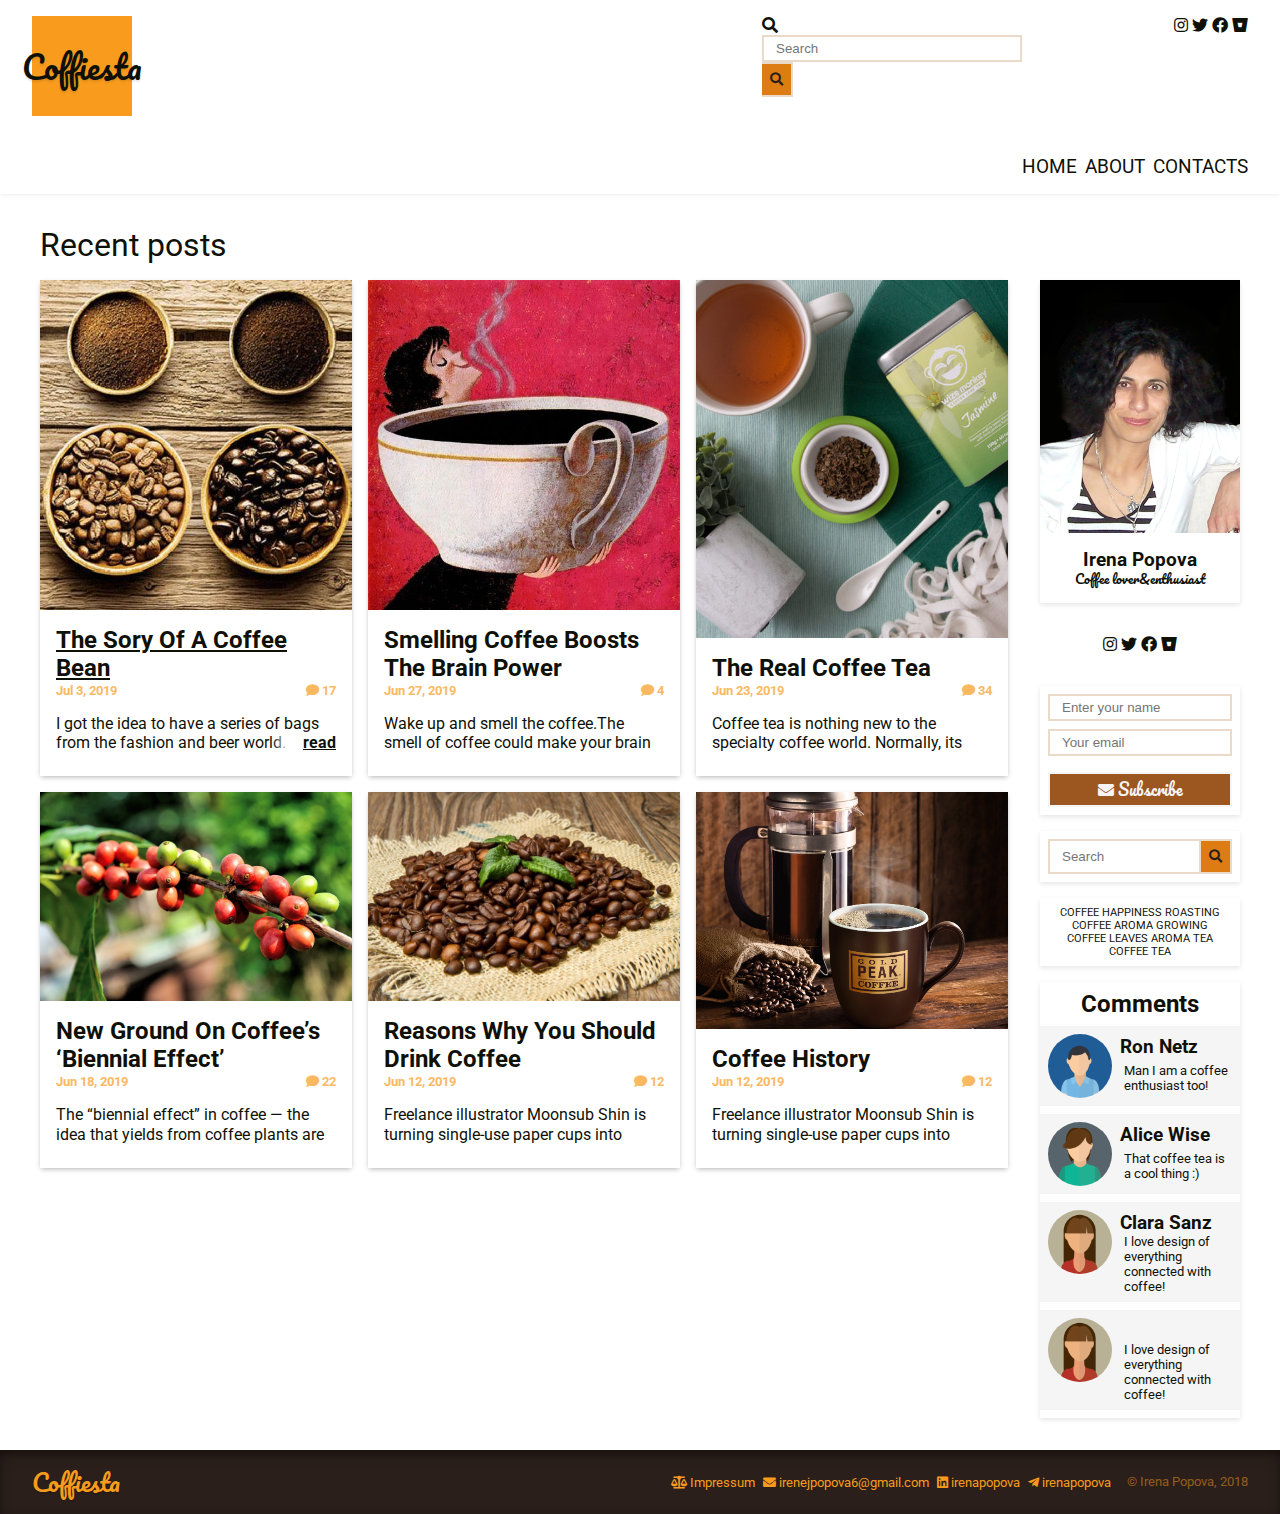
==== index.html @ 8246d7e1 "Initial Commit" ====
<!DOCTYPE html>
<html lang="uk">
  <head>
    <meta charset="UTF-8" />
    <meta name="viewport" content="width=device-width, initial-scale=1.0" />
    <meta name="description" content="In coffee we trust!" />
    <meta http-equiv="X-UA-Compatible" content="ie=edge" />
    <title>Coffiesta &bull; Blog</title>
    <link rel="stylesheet" href="css/main.css" />
    <link
      rel="stylesheet"
      href="https://cdnjs.cloudflare.com/ajax/libs/font-awesome/5.9.0/css/all.min.css"
    />
  </head>
  <body>
    <header class="header">
      <a class="header__logo logo" href="/"></a>
      <div class="header__search">
        <a href="/">
          <i class="fa fa-search"></i>

          <form class="search__form" action="/">
            <input class="search__query" type="text" placeholder="Search">
            <button class="search__submit" type="submit">
              <i class="fa fa-search"></i>
            </button>
          </form>

        </a>
      </div>
      <div class="header__socials">
        <ul class="socials">
          <li>
            <a class="social" href="/">
              <i class="fab fa-instagram"></i>
            </a>
          </li>
          <li>
            <a class="social" href="/">
              <i class="fab fa-twitter"></i>
            </a>
          </li>
          <li>
            <a class="social" href="/">
              <i class="fab fa-facebook"></i>
            </a>
          </li>
          <li>
            <a
              class="social"
              href="https://bitbucket###"
            >
              <i class="fab fa-bitbucket"></i>
            </a>
          </li>
        </ul>
      </div>
      <nav class="header__menu">
        <input class="header__menu__button" id="hamburger" type="checkbox" />
        <label for="hamburger"><i class="fa fa-bars"></i></label>
        <ul class="header__menu__list">
          <li>
            <a class="header__menu__item" href="index.html"> Home </a>
          </li>
          <li>
            <a class="header__menu__item" href="about.html"> About</a>
          </li>
          <li>
            <a class="header__menu__item" href="contacts.html"> Contacts </a>
          </li>
        </ul>
      </nav>
    </header>

    <div class="content">
      <main class="main">
        <h1 class="main__title">Recent posts</h1>

        <section class="posts">
          
          <article class="post">
            <div class="post__cover">
              <img src="images/coffee-beans.jpg" alt="" />
            </div>
            <div class="post__content">
              <h2 class="post__title"> 
                <a href="single_blog.html">The Sory of a Coffee Bean</a> 
              </h2>

              <div class="post__tooltip">
                <h5 class="post__date">Jul 3, 2019</h5>
                <h5 class="post__comments">
                  <i class="fa fa-comment"></i>
                  <span>17</span>
                </h5>
              </div>
              <div class="post__description">

                <p>I got the idea to have a series of bags from the fashion and
                beer world. An apparel designer will often pick one fabric and
                make a series of silhouettes, or they might pick one silhouette
                and make it with a handful of different fabrics. In a similar
                way, a brewery will release a different design with each of
                their styles of beer. I wanted to do the same thing with coffee
                bags. Essentially, I wanted to create a collection that would
                look really good displayed together as a set.</p>
                <p class="post__description__read"> <a href="single_blog.html"> read </a>
                </p>
              </div>
              
            </div>
          </article>
       

          <article class="post">
            <div class="post__cover">
              <img src="images/smell.jpg" alt="" />
            </div>
            <div class="post__content">
              <h2 class="post__title">
               Smelling Coffee boosts the Brain Power
              </h2>
              <div class="post__tooltip">
                <h5 class="post__date">Jun 27, 2019</h5>
                <h5 class="post__comments">
                  <i class="fa fa-comment"></i>
                  <span>4</span>
                </h5>
              </div>
              <p class="post__description">
                Wake up and smell the coffee.The smell of coffee could make your brain perform better - even if you don't drink it.
                The researchers suggest being able to smell the drink produces an effect similar to caffeine, which stimulates the brain. 
                Luckily, if you just want to be more adept at half of that
                equation—the smelling of the coffee part, not the waking up
                part—new research suggests that all you have to do it drink a lot of coffee.
              </p>
            </div>
          </article>
          <article class="post">
            <div class="post__cover">
              <img src="images/coffee-tea.jpg" alt="" />
            </div>
            <div class="post__content">
              <h2 class="post__title">The real coffee tea</h2>
              <div class="post__tooltip">
                <h5 class="post__date">Jun 23, 2019</h5>
                <h5 class="post__comments">
                  <i class="fa fa-comment"></i>
                  <span>34</span>
                </h5>
              </div>
              <p class="post__description">
                Coffee tea is nothing new to the specialty coffee world.
                Normally, its comes in the form of cascara, made by steeping
                dried coffee cherries—a byproduct of coffee production—to create
                a sweet, pipe-tobacco-like flavored tisane.
              </p>
            </div>
          </article>

          <article class="post">
            <div class="post__cover">
              <img src="images/beans4.jpg" alt="" />
            </div>
            <div class="post__content">
              <h2 class="post__title">
                New ground on coffee’s ‘Biennial Effect’
              </h2>
              <div class="post__tooltip">
                <h5 class="post__date">Jun 18, 2019</h5>
                <h5 class="post__comments">
                  <i class="fa fa-comment"></i>
                  <span>22</span>
                </h5>
              </div>
              <p class="post__description">
                The “biennial effect” in coffee — the idea that yields from
                coffee plants are naturally higher one year and lower the next
                due to a kind of physiological recovery — is often cited by
                agricultural and financial analysts as it relates to global
                coffee supply.
              </p>
            </div>
          </article>

          <article class="post">
            <div class="post__cover">
              <img src="images/coffee3.jpg" alt="" />
            </div>
            <div class="post__content">
              <h2 class="post__title">Reasons why you should drink Coffee</h2>
              <div class="post__tooltip">
                <h5 class="post__date">Jun 12, 2019</h5>
                <h5 class="post__comments">
                  <i class="fa fa-comment"></i>
                  <span>12</span>
                </h5>
              </div>
              <p class="post__description">
                Freelance illustrator Moonsub Shin is turning single-use paper
                cups into works of art. Born and raised in South Korea, Moonsub
                Shin moved to New York City in 2007 and began drawing on paper
                cups in 2017. Drawing interiors, coffee gear, and baristas,
                Moonsub Shin captures the vibe and subtle details of each cafe.
              </p>
            </div>
          </article>

          <article class="post">
              <div class="post__cover">
                <img src="images/coffee2.jpg" alt="" />
              </div>
              <div class="post__content">
                <h2 class="post__title">Coffee History</h2>
                <div class="post__tooltip">
                  <h5 class="post__date">Jun 12, 2019</h5>
                  <h5 class="post__comments">
                    <i class="fa fa-comment"></i>
                    <span>12</span>
                  </h5>
                </div>
                <p class="post__description">
                  Freelance illustrator Moonsub Shin is turning single-use paper
                  cups into works of art. Born and raised in South Korea, Moonsub
                  Shin moved to New York City in 2007 and began drawing on paper
                  cups in 2017. Drawing interiors, coffee gear, and baristas,
                  Moonsub Shin captures the vibe and subtle details of each cafe.
                </p>
              </div>
            </article>
  


        </section>
      </main>

      <aside class="aside">
        <div class="aside__top">
          <section class="info">
            <img class="info__photo" src="images/avatar.jpg" alt="My photo" />
            <h3 class="info__name">Irena Popova</h3>
            <h5 class="info__desc">Coffee lover&enthusiast</h5>
          </section>
        </div>
        <div class="aside__bottom">
          <section class="socials">
            <ul class="socials">
              <li>
                <a class="social" href="/">
                  <i class="fab fa-instagram"></i>
                </a>
              </li>
              <li>
                <a class="social" href="/">
                  <i class="fab fa-twitter"></i>
                </a>
              </li>
              <li>
                <a class="social" href="/">
                  <i class="fab fa-facebook"></i>
                </a>
              </li>
              <li>

                <a
                  class="social"
                  href="https://bitbucket.org/irenapopova/bsa-lection-1-blog"
                >
                  <i class="fab fa-bitbucket"></i>
                </a>
              </li>
            </ul>
          </section>
          <section class="subscribe">
            <form class="subscribe__form" action="/">
              <input
                class="subscribe__name"
                name="name"
                type="text"
                placeholder="Enter your name"
              />
              <input
                class="subscribe__email"
                name="email"
                type="email"
                placeholder="Your email"
              />
              <button type="submit" class="subscribe__submit">
                <i class="fa fa-envelope"></i>
                <span>Subscribe</span>
              </button>
            </form>
          </section>
          <section class="search">
            <form class="search__form" action="/">
              <input class="search__query" type="text" placeholder="Search" />
              <button class="search__submit" type="submit">
                <i class="fa fa-search"></i>
              </button>
            </form>
          </section>
          <section class="tags">
            coffee happiness roasting coffee&nbsp;aroma growing
            coffee&nbsp;leaves aroma tea coffee&nbsp;tea
          </section>
          <section class="comments">
            <h2 class="comments__title">Comments</h2>
            <div class="comment">
              <img
                class="comment__avatar"
                src="images/commentators/avatar-1.png"
                alt="John Smith"
              />
              <h3 class="comment__name">Ron Netz</h3>
              <p class="comment__content">Man I am a coffee enthusiast too!</p>
            </div>
            <div class="comment">
              <img
                class="comment__avatar"
                src="images/commentators/avatar-2.png"
                alt="John Smith"
              />
              <h3 class="comment__name">Alice Wise</h3>
              <p class="comment__content">That coffee tea is a cool thing :)</p>
            </div>

            <div class="comment">
              <img
                class="comment__avatar"
                src="images/commentators/avatar-3.png"
                alt="John Smith"
              />
              <h3 class="comment__name">Clara Sanz</h3>
              <p class="comment__content">I love design of everything connected with coffee!  </p>
            </div>

            <div class="comment">
                <img
                  class="comment__avatar"
                  src="images/commentators/avatar-3.png"
                  alt="John Smith"
                />
                <h3 class="comment__name"></h3>
                <p class="comment__content">I love design of everything connected with coffee!  </p>
              </div>

          </section>
        </div>
      </aside>
    </div>
    <footer class="footer">
      <span class="footer__logo logo"></span>
      <section class="footer__contacts">
        <ul>
            <li>
                <a href="impressum.html">
                  <i class="fa fa-balance-scale "></i>
                  <span>
                    Impressum
                  </span>
                </a>
              </li>
          <li>
            <a href="mailto:irenejpopova6@gmail.com">
              <i class="fa fa-envelope"></i>
              <span>
                irenejpopova6@gmail.com
              </span>
            </a>
          </li>
          <li>
            <a href="https://www.linkedin.com/in/irena-popova/">
              <i class="fab fa-linkedin"></i>
              <span>
                irenapopova
              </span>
            </a>
          </li>
          <li>
            <a href="https://gmail.com/irenejpopova6@gmail.com">
              <i class="fab fa-telegram-plane"></i>
              <span>
                irenapopova
              </span>
            </a>
          </li>
        </ul>
      </section>
      <span class="footer__copy">&copy; Irena Popova, 2018</span>
    </footer>
  </body>
</html>
---- css/main.css ----
@import url('https://fonts.googleapis.com/css?family=Pacifico|Roboto&display=swap&subset=cyrillic');

:root {
  --clr-primary: #725548;
  --clr-light-primary: #e9daca;
  --clr-dark-primary: #2a1f1b;
  --clr-accent: #40696e;
  --clr-black: #0f1108;

  --footer-height: 4rem;
}

html {
  box-sizing: border-box;

  color: var(--clr-black);
  font-size: 16px;
  font-family: 'Roboto', sans-serif;
}

*,
*::before,
*::after {
  box-sizing: inherit;
}

body,
h1,
h2,
h3,
h4,
h5,
h6,
p,
ol,
ul {
  margin: 0;
  padding: 0;
}

ul,
ol {
  list-style: none;
}

img {
  width: 100%;
  height: auto;
}

a {
  color: var(--clr-black);
}

a:hover {
  color: var(--clr-primary);
}

input,
button,
textarea {
  outline: none;
}

input {
  width: 100%;
  padding: 0.25rem 0.75rem;

  border: solid 2px var(--clr-light-primary);
  transition: border-color 0.16s;
}

input:focus {
  border-color: var(--clr-primary);
}

button {
  padding: 0.5rem;

  border: none;
  background: #ffffff;
}

body {
  min-height: calc(100vh + var(--footer-height));
  width: 100%;

  display: grid;
}

.logo {
  font-family: 'Pacifico', cursive;
  color: var(--clr-black);
  text-decoration: none;

  text-shadow: 0 2px 2px rgba(0, 0, 0, 0.1);
}

.logo::before {
  content: 'Coffiesta';
}

.socials {
  display: grid;
  grid-auto-flow: column;
  justify-items: center;
  gap: 0.25rem;
}

.header {
  grid-area: header;

  width: 100%;
  height: fit-content;

  display: grid;

  box-shadow: 0 0px 5px rgba(0, 0, 0, 0.1);
}

.header__logo {
  grid-area: logo;

  display: flex;
  justify-content: center;
  align-items: center;

  background: #f99c1d;
}

.header__search {
  grid-area: search;
  display: flex;
  justify-content: flex-end;
}

.header__menu {
  grid-area: menu;
  display: flex;
  font-size: 1.2rem;
}

.header__menu__button {
  display: none;
}

.header__menu__item {
  text-transform: uppercase;
  text-decoration: none;
}

.content {
  grid-area: content;
  display: grid;
}

.main {
  grid-area: main;
}

.main__title {
  margin-bottom: 1rem;

  font-size: 2rem;
  font-weight: normal;
}

.posts {
  display: grid;
  grid-template-columns: repeat(auto-fit, minmax(250px, 1fr));
  gap: 1rem;
}

.single_blog .post {
  max-width: initial;

}

.post {
  max-width: 500px;

  padding-bottom: 0.5rem;
  display: flex;
  flex-direction: column;

  background: #ffffff;
  box-shadow: 0 2px 5px -1px rgba(0, 0, 0, 0.3);
  cursor: pointer;
  transition: box-shadow 0.16s;
}

.post:hover {
  box-shadow: 0 4px 8px -1px rgba(0, 0, 0, 0.3);
}

.post__cover {
  flex: 1 0;

  display: flex;
  justify-content: center;
  align-items: center;
  overflow: hidden;
}

.post__cover > img {
  height: 100%;
  object-fit: cover;

  transition: transform 0.16s;
}

.post:hover img {
  transform: scale(1.02, 1.02);
}

.post__content {
  padding: 1rem;
}

.post__title {
  position: relative;
  text-transform: capitalize;
}

.post__title:hover {
  background-color: var(--clr-light-primary);
}

.post__tooltip {
  margin-top: 0.1rem;

  display: flex;
  justify-content: space-between;

  color: #f99c1d;
  opacity: 0.7;
}

.post__description {
  position: relative;
  margin-top: 1rem;

  margin-right: -1rem;
  padding-right: 1rem;
  line-height: 1.2rem;
  max-height: 2.4rem;

  overflow: hidden;
}

.post__description__read {
  display: block;
  position: absolute;
  bottom: 0rem;
  right: 1rem;

  height: 1.2rem;
  width: 4rem;

  padding: 0.2rem 0;
  display: flex;
  justify-content: flex-end;
  align-items: center;

  color: var(--clr-accent);
  font-weight: bold;
  background: linear-gradient(to left, #ffffff 70%, rgba(0, 0, 0, 0));
}

.aside {
  display: contents;
  color: var(--clr-black);
}

.aside__top {
  grid-area: aside__top;

  display: flex;
  flex-direction: column;
}

.info {
  display: grid;
}

.info__photo {
  grid-area: photo;
}

.info__name {
  grid-area: name;
}

.info__desc {
  grid-area: desc;

  font-family: 'Pacifico', cursive;
  font-weight: normal;
}

.aside__bottom {
  grid-area: aside__bottom;

  display: grid;
  grid-auto-flow: row;
  grid-auto-rows: max-content;
}

.subscribe {
  display: grid;
  gap: 0.5rem;

  padding: 0.5rem;

  box-shadow: 0 2px 5px rgba(0, 0, 0, 0.1);
}

.subscribe__form {
  display: contents;
}

.subscribe__submit {
  margin-top: 0.5rem;

  padding: 0.1rem;

  font-family: 'Pacifico', cursive;
  border: solid 2px whitesmoke;
  color: whitesmoke;
  background: #924408;
  cursor: pointer;
  opacity: 0.9;
  font-size: 1rem;

  transition: border-color 0.16s;
}

.subscribe__submit:hover {
  opacity: 1;
  border-color: var(--clr-light-primary);
}

.subscribe__submit:active {
  border-color: var(--clr-primary);
}

.search {
  display: flex;
  justify-content: center;

  padding: 0.5rem;
  box-shadow: 0 2px 5px rgba(0, 0, 0, 0.1);
}

.search__form {
  display: contents;
}

.search__submit {
  color: var(--clr-dark-primary);
  background: #de7c14;
  border: solid 2px var(--clr-light-primary);
  border-left: none;

  transition: background 0.16s, border-color 0.16s;
}

.search__submit:active {
  color: var(--clr-light-primary);
  background: var(--clr-primary);
  border-color: var(--clr-primary);
}

.tags {
  padding: 0.5rem;

  font-size: 0.7rem;
  text-align: center;
  text-transform: uppercase;

  box-shadow: 0 2px 5px rgba(0, 0, 0, 0.1);
}

.comments {
  padding: 0.5rem 0;
  display: grid;
  grid-auto-flow: row;
  row-gap: 0.5rem;

  box-shadow: 0 2px 5px rgba(0, 0, 0, 0.1);
}

.comment {
  padding: 0.5rem 0.5rem;
  display: grid;
  grid:
    'avatar name' 1.5rem
    'avatar content' 1fr /
    4rem auto;
  column-gap: 0.5rem;

  background: whitesmoke  ;
}

.comments__title {
  text-align: center;
  padding: 0 0.5rem;
}

.comment__avatar {
  grid-area: avatar;

  border-radius: 50%;
}

.comment__name {
  grid-area: name;
  align-self: end;
}

.comment__content {
  grid-area: content;
  align-self: center;

  padding-left: .25rem;

  font-size: 0.8rem;
}

.footer {
  grid-area: footer;

  height: var(--footer-height);

  display: grid;

  color: #f99c1d;

  background: var(--clr-dark-primary);
  box-shadow: inset 0 5px 15px -5px rgba(0, 0, 0, 0.8);
}

.footer__logo {
  grid-area: logo;

  color: inherit;
  font-size: 1.5rem;
}

.footer__contacts {
  grid-area: contacts;
}

.footer__contacts > ul {
  display: grid;
}

.footer__contacts a {
  color: inherit;
  text-decoration: none;
  font-size: 0.8rem;
}

.footer__copy {
  grid-area: copy;
  justify-self: end;
  align-self: center;

  font-size: 0.8rem;
  opacity: 0.5;
}

/* Mobile adjustments */
@media screen and (max-width: 768px) {

  :root {
    --footer-height: 7.5rem;
  }

  body {
    grid:
      'header' auto
      'content' 1fr
      'footer' auto;
    gap: 1rem;
  }

  .header {
    padding: 0.5rem 1.5rem;
    grid:
      'menu logo search' auto /
      1fr auto 1fr;
  }

  .header__logo {
    height: 3rem;
    width: 3rem;
    font-size: 1.5rem;
  }

  .header__search {
    align-self: center;
  }

  .header__socials {
    display: none;
  }

  .header__menu {
    z-index: 100;
    justify-content: flex-start;
    align-items: center;
  }

  .header__menu__list {
    position: fixed;
    top: 0;
    left: 0;
    height: 100%;
    min-width: 60vw;

    padding: 2rem 1rem;
    display: grid;
    grid-auto-rows: 3rem;
    align-items: center;

    background: #ffffff;
    transform: translateX(-100%);
    transition: transform 160ms linear;
    will-change: transform;
  }

  .header__menu__button + label {
    display: block;
  }

  .header__menu__button:checked + label {
    position: fixed;
    top: 0;
    left: 0;

    height: 100%;
    width: 100%;

    overflow: hidden;

    color: transparent;
    background: rgba(0, 0, 0, 0.3);
  }

  .header__menu__button:checked ~ .header__menu__list {
    transform: translateX(0);
  }

  .header__menu__item {
    display: flex;
    align-items: center;
    height: 3rem;
  }

  .content {
    grid:
      'aside__top' auto
      'main' 1fr
      'aside__bottom' auto;
    gap: 1rem;
  }

  .main__title {
    margin-bottom: 0.5rem;
  }

  .info {
    grid:
      'photo name' auto
      'photo desc' auto /
      30vw 1fr;
    column-gap: 5vw;
    justify-items: start;

    box-shadow: 0 2px 5px rgba(0, 0, 0, 0.1);
  }

  .info__name {
    align-self: end;
    font-size: 5vw;
  }

  .info__desc {
    align-self: start;
    font-size: 3vw;
  }

  .aside__bottom {
    gap: 1rem;
  }

  .subscribe {
    grid-template-columns: 1fr 1fr;
  }

  .subscribe__submit {
    grid-column: span 2;
  }

  .comment__name {
    margin-bottom: -0.5rem;
  }

  .comment__content {
    font-size: .9rem;
    padding-left: 0;
  }

  .aside__top,
  .aside__bottom,
  .main {
    padding: 0 1rem;
  }

  .footer {
    padding: 0.5rem 1.5rem;
    grid:
      'logo copy' auto
      'contacts contacts' auto /
      1fr 1fr;
  }
}

/* Desktop adjustments */
@media screen and (min-width: 769px) {

  :root {
    --footer-height: 4rem;
  }

  body {
    grid:
      'header header  header' auto
      '.....  content .....' 1fr
      'footer footer  footer' auto /
      1fr minmax(600px, 1200px) 1fr;
    gap: 2rem;
  }

  .header {
    padding: 1rem 2rem;
    grid:
      'logo search socials' 1fr
      'logo ...    menu' 1fr /
      auto 1fr auto;
  }

  .header__logo {
    height: 100px;
    width: 100px;
    font-size: 2rem;
  }

  .header__socials {
    grid-area: socials;

    display: flex;
    justify-content: flex-end;
    align-items: flex-start;
  }

  .header__menu {
    justify-content: center;
    align-items: flex-end;
  }

  .header__menu__button + label {
    display: none;
  }

  .header__menu__list {
    position: unset;

    display: grid;
    grid-auto-flow: column;
    gap: 0.5rem;
  }

  .content {
    max-width: 1200px;

    grid:
      'main aside__top' auto
      'main aside__bottom' 1fr /
      1fr 200px;
    gap: 2rem;
  }

  .aside__top {
    padding-top: 3.4rem;
  }

  .info {
    grid:
      'photo' 1fr
      '...' 1rem
      'name' auto
      'desc' auto;
    justify-items: center;

    padding: 0 0 1rem;

    box-shadow: 0 2px 5px rgba(0, 0, 0, 0.1);
  }

  .info::after {
    all: unset;
  }

  .info__photo {
    border-radius: 0;
    width: 100%;
  }

  .info__desc {
    line-height: 1rem;
  }

  .aside__bottom {
    gap: 1rem;
  }

  .subscribe {
    margin-top: 1rem;
  }

  .footer {
    padding: 0 2rem;
    grid:
      'logo ... contacts copy' /
      auto 1fr auto auto;
    gap: 1rem;
    align-items: center;
  }

  .footer__contacts {
    display: flex;
  }

  .footer__contacts > ul {
    display: grid;
    grid-auto-flow: column;
    align-items: center;
    gap: 0.5rem;
  }
}
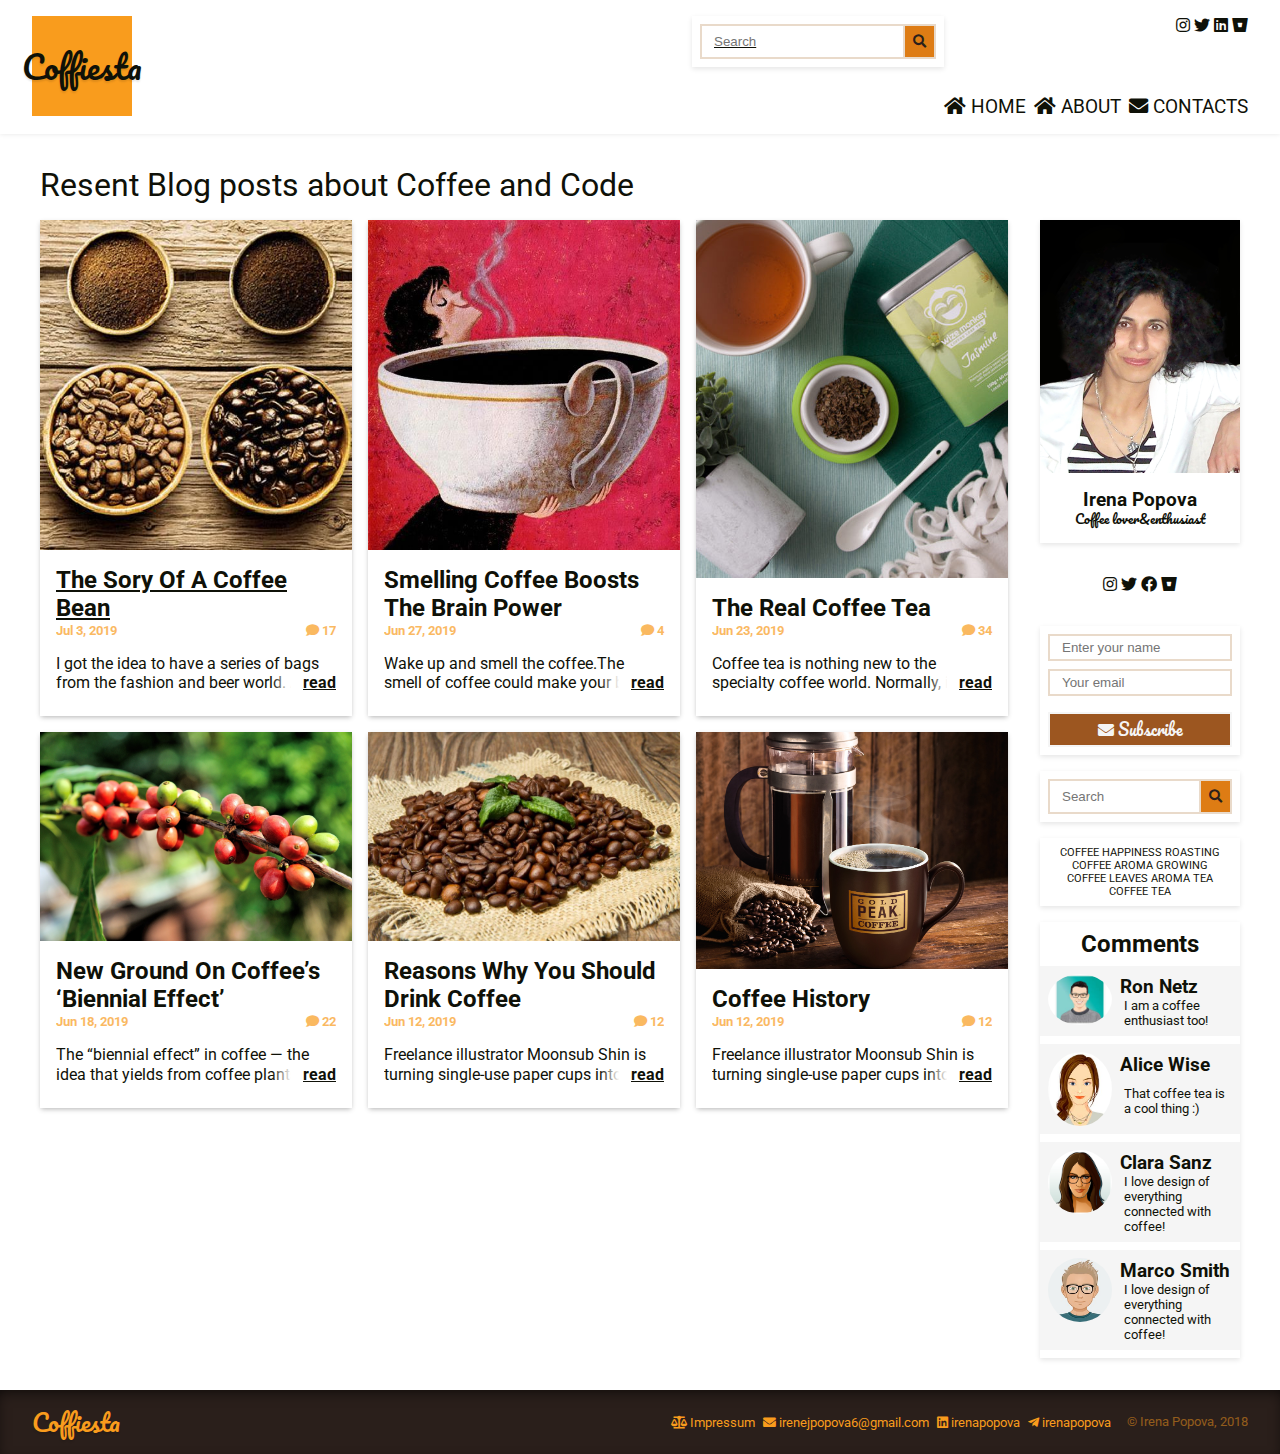
==== commit 03f0fc2f: "initial commit" ====
--- a/index.html
+++ b/index.html
@@ -15,57 +15,71 @@
   <body>
     <header class="header">
       <a class="header__logo logo" href="/"></a>
-      <div class="header__search">
+      
         <a href="/">
-          <i class="fa fa-search"></i>
-
-          <form class="search__form" action="/">
-            <input class="search__query" type="text" placeholder="Search">
-            <button class="search__submit" type="submit">
-              <i class="fa fa-search"></i>
-            </button>
-          </form>
-
-        </a>
-      </div>
+
+          
+
+          <div class="header__search">
+            <section class="search"> 
+               
+                <form class="search__form" action="/">
+                    <input class="search__query" type="text" placeholder="Search">
+                    <button class="search__submit" type="submit">
+                      <i class="fa fa-search"></i>
+                    </button>
+                  </form>
+
+            </section>
+        </div>
+
+        
+
       <div class="header__socials">
         <ul class="socials">
           <li>
-            <a class="social" href="/">
+            <a class="social" href="http://#">
               <i class="fab fa-instagram"></i>
             </a>
           </li>
           <li>
-            <a class="social" href="/">
+            <a class="social" href="http://twitter#">
               <i class="fab fa-twitter"></i>
             </a>
           </li>
           <li>
-            <a class="social" href="/">
-              <i class="fab fa-facebook"></i>
-            </a>
-          </li>
+            <a class="social" href="#http://linkedin">
+              <i class="fab fa-linkedin"></i>
+            </a>
+          </li>
+
           <li>
             <a
               class="social"
-              href="https://bitbucket###"
+              href="https://bitbucket##"
             >
               <i class="fab fa-bitbucket"></i>
             </a>
           </li>
         </ul>
       </div>
+
+      
+
       <nav class="header__menu">
         <input class="header__menu__button" id="hamburger" type="checkbox" />
         <label for="hamburger"><i class="fa fa-bars"></i></label>
         <ul class="header__menu__list">
           <li>
+              <i class="fa fa-home "></i>
             <a class="header__menu__item" href="index.html"> Home </a>
           </li>
           <li>
+              <i class="fa fa-home "></i>
             <a class="header__menu__item" href="about.html"> About</a>
           </li>
           <li>
+              <i class="fa fa-envelope "></i>
             <a class="header__menu__item" href="contacts.html"> Contacts </a>
           </li>
         </ul>
@@ -74,7 +88,7 @@
 
     <div class="content">
       <main class="main">
-        <h1 class="main__title">Recent posts</h1>
+        <h1 class="main__title">Resent Blog posts about Coffee and Code</h1>
 
         <section class="posts">
           
@@ -127,15 +141,20 @@
                   <span>4</span>
                 </h5>
               </div>
-              <p class="post__description">
-                Wake up and smell the coffee.The smell of coffee could make your brain perform better - even if you don't drink it.
+
+              <div class="post__description">
+                <p>Wake up and smell the coffee.The smell of coffee could make your brain perform better - even if you don't drink it.
                 The researchers suggest being able to smell the drink produces an effect similar to caffeine, which stimulates the brain. 
                 Luckily, if you just want to be more adept at half of that
                 equation—the smelling of the coffee part, not the waking up
-                part—new research suggests that all you have to do it drink a lot of coffee.
-              </p>
+                part—new research suggests that all you have to do it drink a lot of coffee.</p>
+                
+                <p class="post__description__read"> <a href="single_blog_1.html"> read </a> </p>
+              </div>
+
             </div>
           </article>
+
           <article class="post">
             <div class="post__cover">
               <img src="images/coffee-tea.jpg" alt="" />
@@ -149,12 +168,14 @@
                   <span>34</span>
                 </h5>
               </div>
-              <p class="post__description">
-                Coffee tea is nothing new to the specialty coffee world.
+
+              <div class="post__description">
+                <p>Coffee tea is nothing new to the specialty coffee world.
                 Normally, its comes in the form of cascara, made by steeping
                 dried coffee cherries—a byproduct of coffee production—to create
                 a sweet, pipe-tobacco-like flavored tisane.
               </p>
+              <p class="post__description__read"> <a href="single_blog_2.html"> read </a> </p>
             </div>
           </article>
 
@@ -173,13 +194,14 @@
                   <span>22</span>
                 </h5>
               </div>
-              <p class="post__description">
-                The “biennial effect” in coffee — the idea that yields from
+              <div class="post__description">
+                <p>The “biennial effect” in coffee — the idea that yields from
                 coffee plants are naturally higher one year and lower the next
                 due to a kind of physiological recovery — is often cited by
                 agricultural and financial analysts as it relates to global
                 coffee supply.
               </p>
+              <p class="post__description__read"> <a href="single_blog_3.html"> read </a> </p>
             </div>
           </article>
 
@@ -196,13 +218,14 @@
                   <span>12</span>
                 </h5>
               </div>
-              <p class="post__description">
-                Freelance illustrator Moonsub Shin is turning single-use paper
+              <div class="post__description">
+                <p>Freelance illustrator Moonsub Shin is turning single-use paper
                 cups into works of art. Born and raised in South Korea, Moonsub
                 Shin moved to New York City in 2007 and began drawing on paper
                 cups in 2017. Drawing interiors, coffee gear, and baristas,
                 Moonsub Shin captures the vibe and subtle details of each cafe.
               </p>
+              <p class="post__description__read"> <a href="single_blog_4.html"> read </a> </p>
             </div>
           </article>
 
@@ -219,13 +242,14 @@
                     <span>12</span>
                   </h5>
                 </div>
-                <p class="post__description">
-                  Freelance illustrator Moonsub Shin is turning single-use paper
+                <div class="post__description">
+                 <p> Freelance illustrator Moonsub Shin is turning single-use paper
                   cups into works of art. Born and raised in South Korea, Moonsub
                   Shin moved to New York City in 2007 and began drawing on paper
                   cups in 2017. Drawing interiors, coffee gear, and baristas,
                   Moonsub Shin captures the vibe and subtle details of each cafe.
                 </p>
+                <p class="post__description__read"> <a href="single_blog_5.html"> read </a> </p>
               </div>
             </article>
   
@@ -308,17 +332,18 @@
             <div class="comment">
               <img
                 class="comment__avatar"
-                src="images/commentators/avatar-1.png"
-                alt="John Smith"
+                src="images/commentators/avatar2.png"
+                alt="Ron Netz"
               />
               <h3 class="comment__name">Ron Netz</h3>
-              <p class="comment__content">Man I am a coffee enthusiast too!</p>
-            </div>
+              <p class="comment__content">I am a coffee enthusiast too!</p>
+            </div>
+
             <div class="comment">
               <img
                 class="comment__avatar"
-                src="images/commentators/avatar-2.png"
-                alt="John Smith"
+                src="images/commentators/avatar5.png"
+                alt="Alice Wise"
               />
               <h3 class="comment__name">Alice Wise</h3>
               <p class="comment__content">That coffee tea is a cool thing :)</p>
@@ -327,8 +352,8 @@
             <div class="comment">
               <img
                 class="comment__avatar"
-                src="images/commentators/avatar-3.png"
-                alt="John Smith"
+                src="images/commentators/avatar4.png"
+                alt="Clara Sanz"
               />
               <h3 class="comment__name">Clara Sanz</h3>
               <p class="comment__content">I love design of everything connected with coffee!  </p>
@@ -337,10 +362,10 @@
             <div class="comment">
                 <img
                   class="comment__avatar"
-                  src="images/commentators/avatar-3.png"
-                  alt="John Smith"
+                  src="images/commentators/avatar6.png"
+                  alt="Marco Smith"
                 />
-                <h3 class="comment__name"></h3>
+                <h3 class="comment__name">Marco Smith</h3>
                 <p class="comment__content">I love design of everything connected with coffee!  </p>
               </div>
 
@@ -361,6 +386,7 @@
                 </a>
               </li>
           <li>
+            
             <a href="mailto:irenejpopova6@gmail.com">
               <i class="fa fa-envelope"></i>
               <span>
--- a/css/main.css
+++ b/css/main.css
@@ -176,12 +176,10 @@
 
 }
 
-.post {
-  max-width: 500px;
-
+.contact_form {
   padding-bottom: 0.5rem;
-  display: flex;
-  flex-direction: column;
+  display: block;
+  position: relative;
 
   background: #ffffff;
   box-shadow: 0 2px 5px -1px rgba(0, 0, 0, 0.3);
@@ -189,137 +187,8 @@
   transition: box-shadow 0.16s;
 }
 
-.post:hover {
-  box-shadow: 0 4px 8px -1px rgba(0, 0, 0, 0.3);
-}
-
-.post__cover {
-  flex: 1 0;
-
-  display: flex;
-  justify-content: center;
-  align-items: center;
-  overflow: hidden;
-}
-
-.post__cover > img {
-  height: 100%;
-  object-fit: cover;
-
-  transition: transform 0.16s;
-}
-
-.post:hover img {
-  transform: scale(1.02, 1.02);
-}
-
-.post__content {
-  padding: 1rem;
-}
-
-.post__title {
-  position: relative;
-  text-transform: capitalize;
-}
-
-.post__title:hover {
-  background-color: var(--clr-light-primary);
-}
-
-.post__tooltip {
-  margin-top: 0.1rem;
-
-  display: flex;
-  justify-content: space-between;
-
-  color: #f99c1d;
-  opacity: 0.7;
-}
-
-.post__description {
-  position: relative;
-  margin-top: 1rem;
-
-  margin-right: -1rem;
-  padding-right: 1rem;
-  line-height: 1.2rem;
-  max-height: 2.4rem;
-
-  overflow: hidden;
-}
-
-.post__description__read {
+.contact_form__content button {
   display: block;
-  position: absolute;
-  bottom: 0rem;
-  right: 1rem;
-
-  height: 1.2rem;
-  width: 4rem;
-
-  padding: 0.2rem 0;
-  display: flex;
-  justify-content: flex-end;
-  align-items: center;
-
-  color: var(--clr-accent);
-  font-weight: bold;
-  background: linear-gradient(to left, #ffffff 70%, rgba(0, 0, 0, 0));
-}
-
-.aside {
-  display: contents;
-  color: var(--clr-black);
-}
-
-.aside__top {
-  grid-area: aside__top;
-
-  display: flex;
-  flex-direction: column;
-}
-
-.info {
-  display: grid;
-}
-
-.info__photo {
-  grid-area: photo;
-}
-
-.info__name {
-  grid-area: name;
-}
-
-.info__desc {
-  grid-area: desc;
-
-  font-family: 'Pacifico', cursive;
-  font-weight: normal;
-}
-
-.aside__bottom {
-  grid-area: aside__bottom;
-
-  display: grid;
-  grid-auto-flow: row;
-  grid-auto-rows: max-content;
-}
-
-.subscribe {
-  display: grid;
-  gap: 0.5rem;
-
-  padding: 0.5rem;
-
-  box-shadow: 0 2px 5px rgba(0, 0, 0, 0.1);
-}
-
-.subscribe__form {
-  display: contents;
-}
-
-.subscribe__submit {
   margin-top: 0.5rem;
 
   padding: 0.1rem;
@@ -335,6 +204,181 @@
   transition: border-color 0.16s;
 }
 
+.contact_form .contact_form__content {
+  position: absolute;
+  top: 50px;
+  left: 300px;
+  right: 300px;
+}
+
+.contact_form__content > * {
+  display: block;
+  font-size: 1.3em;
+  margin-bottom: 10px;
+  width: 100%;
+}
+
+
+
+.post {
+  max-width: 500px;
+
+  padding-bottom: 0.5rem;
+  display: flex;
+  flex-direction: column;
+
+  background: #ffffff;
+  box-shadow: 0 2px 5px -1px rgba(0, 0, 0, 0.3);
+  cursor: pointer;
+  transition: box-shadow 0.16s;
+}
+
+.post:hover {
+  box-shadow: 0 4px 8px -1px rgba(0, 0, 0, 0.3);
+}
+
+.post__cover {
+  flex: 1 0;
+
+  display: flex;
+  justify-content: center;
+  align-items: center;
+  overflow: hidden;
+}
+
+.post__cover > img {
+  height: 100%;
+  object-fit: cover;
+
+  transition: transform 0.16s;
+}
+
+.post:hover img {
+  transform: scale(1.02, 1.02);
+}
+
+.post__content {
+  padding: 1rem;
+}
+
+.post__title {
+  position: relative;
+  text-transform: capitalize;
+}
+
+.post__title:hover {
+  background-color: var(--clr-light-primary);
+}
+
+.post__tooltip {
+  margin-top: 0.1rem;
+
+  display: flex;
+  justify-content: space-between;
+
+  color: #f99c1d;
+  opacity: 0.7;
+}
+
+.post__description {
+  position: relative;
+  margin-top: 1rem;
+
+  margin-right: -1rem;
+  padding-right: 1rem;
+  line-height: 1.2rem;
+  max-height: 2.4rem;
+
+  overflow: hidden;
+}
+
+.post__description__read {
+  display: block;
+  position: absolute;
+  bottom: 0rem;
+  right: 1rem;
+
+  height: 1.2rem;
+  width: 4rem;
+
+  padding: 0.2rem 0;
+  display: flex;
+  justify-content: flex-end;
+  align-items: center;
+
+  color: var(--clr-accent);
+  font-weight: bold;
+  background: linear-gradient(to left, #ffffff 70%, rgba(0, 0, 0, 0));
+}
+
+.aside {
+  display: contents;
+  color: var(--clr-black);
+}
+
+.aside__top {
+  grid-area: aside__top;
+
+  display: flex;
+  flex-direction: column;
+}
+
+.info {
+  display: grid;
+}
+
+.info__photo {
+  grid-area: photo;
+}
+
+.info__name {
+  grid-area: name;
+}
+
+.info__desc {
+  grid-area: desc;
+
+  font-family: 'Pacifico', cursive;
+  font-weight: normal;
+}
+
+.aside__bottom {
+  grid-area: aside__bottom;
+
+  display: grid;
+  grid-auto-flow: row;
+  grid-auto-rows: max-content;
+}
+
+.subscribe {
+  display: grid;
+  gap: 0.5rem;
+
+  padding: 0.5rem;
+
+  box-shadow: 0 2px 5px rgba(0, 0, 0, 0.1);
+}
+
+.subscribe__form {
+  display: contents;
+}
+
+.subscribe__submit {
+  margin-top: 0.5rem;
+
+  padding: 0.1rem;
+
+  font-family: 'Pacifico', cursive;
+  border: solid 2px whitesmoke;
+  color: whitesmoke;
+  background: #924408;
+  cursor: pointer;
+  opacity: 0.9;
+  font-size: 1rem;
+
+  transition: border-color 0.16s;
+}
+
 .subscribe__submit:hover {
   opacity: 1;
   border-color: var(--clr-light-primary);
